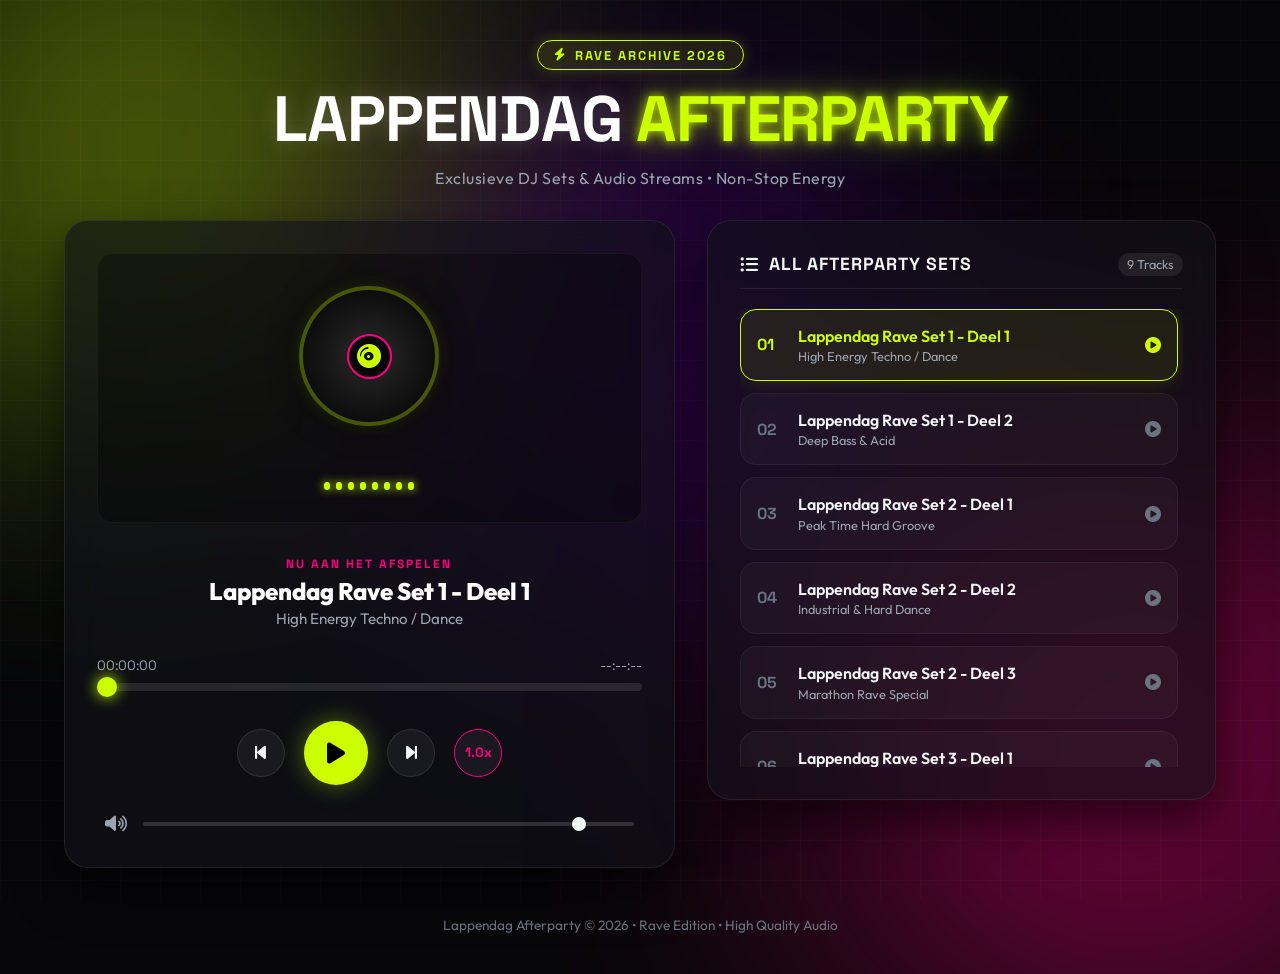
==== index.html @ 5473cb8d "Add Lappendag Afterparty rave player. Initial frontend with track list, neon UI, and audio playback " ====
<!DOCTYPE html>
<html lang="nl">
<head>
  <meta charset="UTF-8">
  <meta name="viewport" content="width=device-width, initial-scale=1.0">
  <title>LAPPENDAG AFTERPARTY // RAVE EDITION</title>
  <!-- Google Fonts -->
  <link rel="preconnect" href="https://fonts.googleapis.com">
  <link rel="preconnect" href="https://fonts.gstatic.com" crossorigin>
  <link href="https://fonts.googleapis.com/css2?family=Outfit:wght@300;400;600;800;900&family=Space+Grotesk:wght@400;600;700&display=swap" rel="stylesheet">
  <!-- FontAwesome icons -->
  <link rel="stylesheet" href="https://cdnjs.cloudflare.com/ajax/libs/font-awesome/6.5.1/css/all.min.css">
  <link rel="stylesheet" href="styles.css">
</head>
<body>
  <!-- Ambient background glow effects -->
  <div class="ambient-glow glow-1"></div>
  <div class="ambient-glow glow-2"></div>
  <div class="ambient-glow glow-3"></div>
  <div class="grid-overlay"></div>

  <div class="app-container">
    <!-- Header -->
    <header class="header">
      <div class="badge"><i class="fa-solid fa-bolt"></i> RAVE ARCHIVE 2026</div>
      <h1 class="title">LAPPENDAG <span class="neon-text">AFTERPARTY</span></h1>
      <p class="subtitle">Exclusieve DJ Sets & Audio Streams • Non-Stop Energy</p>
    </header>

    <!-- Main Content Grid -->
    <main class="main-layout">
      <!-- Player Section -->
      <section class="player-card glass-panel">
        <div class="visualizer-wrapper">
          <div class="disc-container">
            <div class="disc" id="disc">
              <div class="disc-inner">
                <i class="fa-solid fa-compact-disc disc-icon"></i>
              </div>
            </div>
          </div>
          <!-- Equalizer animation -->
          <div class="eq-bars" id="eqBars">
            <div class="bar"></div>
            <div class="bar"></div>
            <div class="bar"></div>
            <div class="bar"></div>
            <div class="bar"></div>
            <div class="bar"></div>
            <div class="bar"></div>
            <div class="bar"></div>
          </div>
        </div>

        <div class="track-info">
          <span class="now-playing-tag">NU AAN HET AFSPELEN</span>
          <h2 class="current-title" id="currentTitle">Selecteer een set...</h2>
          <p class="current-artist" id="currentArtist">Lappendag Sound System</p>
        </div>

        <!-- Custom Scrubber Slider -->
        <div class="scrubber-container">
          <div class="time-display">
            <span id="currentTime">00:00:00</span>
            <span id="duration">00:00:00</span>
          </div>
          <div class="slider-wrapper">
            <input type="range" id="progressBar" min="0" max="100" value="0" step="0.1" aria-label="Audio scrubber slider">
            <div class="progress-fill" id="progressFill"></div>
          </div>
        </div>

        <!-- Player Controls -->
        <div class="player-controls">
          <button class="control-btn secondary" id="prevBtn" title="Vorig nummer">
            <i class="fa-solid fa-backward-step"></i>
          </button>
          
          <button class="control-btn primary play-btn" id="playBtn" title="Afspelen / Pauzeren">
            <i class="fa-solid fa-play" id="playIcon"></i>
          </button>

          <button class="control-btn secondary" id="nextBtn" title="Volgend nummer">
            <i class="fa-solid fa-forward-step"></i>
          </button>

          <button class="control-btn speed-btn" id="speedBtn" title="Afspeelsnelheid">
            <span id="speedLabel">1.0x</span>
          </button>
        </div>

        <!-- Volume & Extras -->
        <div class="volume-container">
          <button class="vol-btn" id="muteBtn" title="Dempen">
            <i class="fa-solid fa-volume-high" id="volIcon"></i>
          </button>
          <input type="range" id="volumeSlider" min="0" max="1" step="0.01" value="0.9" aria-label="Volume slider">
        </div>
      </section>

      <!-- Playlist Section -->
      <section class="playlist-card glass-panel">
        <div class="playlist-header">
          <h3><i class="fa-solid fa-list-ul"></i> ALL AFTERPARTY SETS</h3>
          <span class="track-count" id="trackCount">7 Tracks</span>
        </div>

        <div class="playlist-scroll" id="playlist">
          <!-- Playlist items injected via JS -->
        </div>
      </section>
    </main>

    <!-- Footer -->
    <footer class="footer">
      <p>Lappendag Afterparty &copy; 2026 • Rave Edition • High Quality Audio</p>
    </footer>
  </div>

  <!-- Audio Element -->
  <audio id="audioPlayer" preload="metadata"></audio>

  <script src="app.js"></script>
</body>
</html>
---- styles.css ----
/* Modern Rave Design System */
:root {
  --bg-color: #07070a;
  --panel-bg: rgba(18, 18, 26, 0.65);
  --panel-border: rgba(255, 255, 255, 0.08);
  --panel-border-glow: rgba(204, 255, 0, 0.3);
  
  --neon-lime: #ccff00;
  --neon-pink: #ff007f;
  --neon-cyan: #00f0ff;
  --neon-purple: #9d00ff;
  
  --text-main: #f3f4f6;
  --text-muted: #9ca3af;
  --text-dim: #6b7280;

  --font-primary: 'Outfit', sans-serif;
  --font-display: 'Space Grotesk', sans-serif;
  
  --radius-lg: 24px;
  --radius-md: 16px;
  --radius-sm: 10px;
  --transition: all 0.3s cubic-bezier(0.4, 0, 0.2, 1);
}

* {
  margin: 0;
  padding: 0;
  box-sizing: border-box;
}

body {
  background-color: var(--bg-color);
  color: var(--text-main);
  font-family: var(--font-primary);
  min-height: 100vh;
  overflow-x: hidden;
  position: relative;
  display: flex;
  justify-content: center;
  align-items: center;
}

/* Background Ambient Lighting */
.ambient-glow {
  position: fixed;
  border-radius: 50%;
  filter: blur(140px);
  pointer-events: none;
  z-index: 0;
  opacity: 0.45;
  animation: pulseGlow 10s infinite alternate ease-in-out;
}

.glow-1 {
  width: 500px;
  height: 500px;
  background: var(--neon-lime);
  top: -100px;
  left: -100px;
}

.glow-2 {
  width: 600px;
  height: 600px;
  background: var(--neon-pink);
  bottom: -150px;
  right: -150px;
  animation-delay: -3s;
}

.glow-3 {
  width: 400px;
  height: 400px;
  background: var(--neon-purple);
  top: 40%;
  left: 50%;
  transform: translate(-50%, -50%);
  animation-delay: -6s;
}

.grid-overlay {
  position: fixed;
  inset: 0;
  background-image: 
    linear-gradient(to right, rgba(255, 255, 255, 0.02) 1px, transparent 1px),
    linear-gradient(to bottom, rgba(255, 255, 255, 0.02) 1px, transparent 1px);
  background-size: 40px 40px;
  pointer-events: none;
  z-index: 0;
}

@keyframes pulseGlow {
  0% { transform: scale(0.9) translate(0, 0); opacity: 0.35; }
  50% { transform: scale(1.15) translate(20px, -20px); opacity: 0.55; }
  100% { transform: scale(1) translate(-20px, 20px); opacity: 0.4; }
}

/* Container */
.app-container {
  width: 100%;
  max-width: 1200px;
  padding: 2.5rem 1.5rem;
  z-index: 1;
  position: relative;
  display: flex;
  flex-direction: column;
  gap: 2rem;
}

/* Header */
.header {
  text-align: center;
  display: flex;
  flex-direction: column;
  align-items: center;
  gap: 0.5rem;
}

.badge {
  display: inline-flex;
  align-items: center;
  gap: 0.5rem;
  padding: 0.35rem 1rem;
  border-radius: 50px;
  background: rgba(204, 255, 0, 0.1);
  border: 1px solid var(--neon-lime);
  color: var(--neon-lime);
  font-family: var(--font-display);
  font-size: 0.8rem;
  font-weight: 700;
  letter-spacing: 2px;
  text-transform: uppercase;
  box-shadow: 0 0 15px rgba(204, 255, 0, 0.2);
}

.title {
  font-family: var(--font-display);
  font-size: clamp(2.2rem, 5vw, 4rem);
  font-weight: 900;
  letter-spacing: -1px;
  text-transform: uppercase;
  color: #fff;
  text-shadow: 0 0 20px rgba(255, 255, 255, 0.2);
}

.neon-text {
  color: var(--neon-lime);
  text-shadow: 
    0 0 10px rgba(204, 255, 0, 0.8),
    0 0 25px rgba(204, 255, 0, 0.5),
    0 0 50px rgba(204, 255, 0, 0.3);
}

.subtitle {
  color: var(--text-muted);
  font-size: 1rem;
  letter-spacing: 0.5px;
}

/* Layout */
.main-layout {
  display: grid;
  grid-template-columns: 1fr;
  gap: 2rem;
}

@media (min-width: 900px) {
  .main-layout {
    grid-template-columns: 1.2fr 1fr;
  }
}

/* Glassmorphism Panel */
.glass-panel {
  background: var(--panel-bg);
  backdrop-filter: blur(20px);
  -webkit-backdrop-filter: blur(20px);
  border: 1px solid var(--panel-border);
  border-radius: var(--radius-lg);
  padding: 2rem;
  box-shadow: 0 20px 50px rgba(0, 0, 0, 0.6);
  transition: var(--transition);
}

.glass-panel:hover {
  border-color: rgba(255, 255, 255, 0.15);
}

/* Audio Player Card */
.player-card {
  display: flex;
  flex-direction: column;
  gap: 1.8rem;
}

.visualizer-wrapper {
  position: relative;
  display: flex;
  flex-direction: column;
  align-items: center;
  justify-content: center;
  padding: 2rem 0;
  background: rgba(0, 0, 0, 0.3);
  border-radius: var(--radius-md);
  border: 1px solid rgba(255, 255, 255, 0.04);
  overflow: hidden;
}

/* Disc animation */
.disc-container {
  width: 140px;
  height: 140px;
  position: relative;
  margin-bottom: 1.5rem;
}

.disc {
  width: 100%;
  height: 100%;
  border-radius: 50%;
  background: radial-gradient(circle, #222 20%, #111 60%, #000 100%);
  border: 4px solid rgba(204, 255, 0, 0.3);
  display: flex;
  align-items: center;
  justify-content: center;
  box-shadow: 0 0 30px rgba(0, 0, 0, 0.8), 0 0 15px rgba(204, 255, 0, 0.2);
  transition: transform 0.5s ease;
}

.disc.spinning {
  animation: spinDisc 4s linear infinite;
  border-color: var(--neon-lime);
  box-shadow: 0 0 35px rgba(204, 255, 0, 0.5);
}

@keyframes spinDisc {
  0% { transform: rotate(0deg); }
  100% { transform: rotate(360deg); }
}

.disc-inner {
  width: 45px;
  height: 45px;
  border-radius: 50%;
  background: var(--bg-color);
  border: 2px solid var(--neon-pink);
  display: flex;
  align-items: center;
  justify-content: center;
}

.disc-icon {
  font-size: 1.5rem;
  color: var(--neon-lime);
}

/* Equalizer Bars */
.eq-bars {
  display: flex;
  align-items: flex-end;
  gap: 6px;
  height: 40px;
}

.eq-bars .bar {
  width: 6px;
  height: 8px;
  background: var(--neon-lime);
  border-radius: 3px;
  transition: height 0.15s ease;
  box-shadow: 0 0 10px var(--neon-lime);
}

.eq-bars.playing .bar {
  animation: bounceEq 0.6s ease infinite alternate;
}

.eq-bars.playing .bar:nth-child(1) { animation-delay: 0.1s; background: var(--neon-lime); }
.eq-bars.playing .bar:nth-child(2) { animation-delay: 0.3s; background: var(--neon-cyan); }
.eq-bars.playing .bar:nth-child(3) { animation-delay: 0.5s; background: var(--neon-pink); }
.eq-bars.playing .bar:nth-child(4) { animation-delay: 0.2s; background: var(--neon-lime); }
.eq-bars.playing .bar:nth-child(5) { animation-delay: 0.4s; background: var(--neon-cyan); }
.eq-bars.playing .bar:nth-child(6) { animation-delay: 0.6s; background: var(--neon-pink); }
.eq-bars.playing .bar:nth-child(7) { animation-delay: 0.15s; background: var(--neon-lime); }
.eq-bars.playing .bar:nth-child(8) { animation-delay: 0.35s; background: var(--neon-cyan); }

@keyframes bounceEq {
  0% { height: 6px; }
  100% { height: 38px; }
}

/* Track Info */
.track-info {
  text-align: center;
}

.now-playing-tag {
  font-size: 0.75rem;
  letter-spacing: 2px;
  color: var(--neon-pink);
  font-weight: 700;
  font-family: var(--font-display);
}

.current-title {
  font-size: 1.5rem;
  font-weight: 800;
  margin-top: 0.25rem;
  color: #fff;
}

.current-artist {
  color: var(--text-muted);
  font-size: 0.95rem;
  margin-top: 0.2rem;
}

/* Scrubber / Slider */
.scrubber-container {
  display: flex;
  flex-direction: column;
  gap: 0.5rem;
}

.time-display {
  display: flex;
  justify-content: space-between;
  font-family: var(--font-display);
  font-size: 0.85rem;
  color: var(--text-muted);
}

.slider-wrapper {
  position: relative;
  width: 100%;
  height: 10px;
  display: flex;
  align-items: center;
}

input[type="range"]#progressBar {
  -webkit-appearance: none;
  appearance: none;
  width: 100%;
  height: 8px;
  background: rgba(255, 255, 255, 0.1);
  border-radius: 10px;
  outline: none;
  cursor: pointer;
  z-index: 2;
  position: relative;
}

input[type="range"]#progressBar::-webkit-slider-thumb {
  -webkit-appearance: none;
  appearance: none;
  width: 20px;
  height: 20px;
  border-radius: 50%;
  background: var(--neon-lime);
  box-shadow: 0 0 15px var(--neon-lime);
  cursor: pointer;
  transition: transform 0.1s ease, box-shadow 0.2s ease;
}

input[type="range"]#progressBar::-webkit-slider-thumb:hover {
  transform: scale(1.3);
  box-shadow: 0 0 25px var(--neon-lime);
}

.progress-fill {
  position: absolute;
  top: 1px;
  left: 0;
  height: 8px;
  background: linear-gradient(90deg, var(--neon-cyan), var(--neon-lime));
  border-radius: 10px;
  pointer-events: none;
  z-index: 1;
  width: 0%;
  box-shadow: 0 0 10px var(--neon-lime);
}

/* Controls */
.player-controls {
  display: flex;
  align-items: center;
  justify-content: center;
  gap: 1.2rem;
}

.control-btn {
  background: rgba(255, 255, 255, 0.05);
  border: 1px solid rgba(255, 255, 255, 0.1);
  color: var(--text-main);
  border-radius: 50%;
  cursor: pointer;
  display: flex;
  align-items: center;
  justify-content: center;
  transition: var(--transition);
}

.control-btn.secondary {
  width: 48px;
  height: 48px;
  font-size: 1.1rem;
}

.control-btn.secondary:hover {
  background: rgba(255, 255, 255, 0.15);
  color: var(--neon-lime);
  border-color: var(--neon-lime);
  transform: translateY(-2px);
}

.control-btn.primary {
  width: 64px;
  height: 64px;
  font-size: 1.5rem;
  background: var(--neon-lime);
  color: #000;
  border: none;
  box-shadow: 0 0 25px rgba(204, 255, 0, 0.4);
}

.control-btn.primary:hover {
  transform: scale(1.08);
  box-shadow: 0 0 35px rgba(204, 255, 0, 0.7);
}

.speed-btn {
  width: 48px;
  height: 48px;
  border-radius: 50%;
  font-family: var(--font-display);
  font-weight: 700;
  font-size: 0.85rem;
  color: var(--neon-pink);
  border: 1px solid var(--neon-pink);
}

.speed-btn:hover {
  background: rgba(255, 0, 127, 0.15);
  box-shadow: 0 0 15px rgba(255, 0, 127, 0.4);
}

/* Volume Control */
.volume-container {
  display: flex;
  align-items: center;
  gap: 1rem;
  padding: 0 0.5rem;
}

.vol-btn {
  background: none;
  border: none;
  color: var(--text-muted);
  font-size: 1.1rem;
  cursor: pointer;
  transition: var(--transition);
}

.vol-btn:hover {
  color: var(--neon-lime);
}

input[type="range"]#volumeSlider {
  -webkit-appearance: none;
  appearance: none;
  flex: 1;
  height: 4px;
  background: rgba(255, 255, 255, 0.15);
  border-radius: 5px;
  outline: none;
  cursor: pointer;
}

input[type="range"]#volumeSlider::-webkit-slider-thumb {
  -webkit-appearance: none;
  appearance: none;
  width: 14px;
  height: 14px;
  border-radius: 50%;
  background: var(--text-main);
  cursor: pointer;
}

/* Playlist */
.playlist-card {
  display: flex;
  flex-direction: column;
  gap: 1.2rem;
  max-height: 580px;
}

.playlist-header {
  display: flex;
  justify-content: space-between;
  align-items: center;
  padding-bottom: 0.8rem;
  border-bottom: 1px solid rgba(255, 255, 255, 0.08);
}

.playlist-header h3 {
  font-family: var(--font-display);
  font-size: 1.1rem;
  letter-spacing: 1px;
  display: flex;
  align-items: center;
  gap: 0.6rem;
  color: var(--text-main);
}

.track-count {
  font-size: 0.8rem;
  background: rgba(255, 255, 255, 0.08);
  padding: 0.2rem 0.6rem;
  border-radius: 20px;
  color: var(--text-muted);
}

.playlist-scroll {
  display: flex;
  flex-direction: column;
  gap: 0.75rem;
  overflow-y: auto;
  padding-right: 0.3rem;
}

.playlist-scroll::-webkit-scrollbar {
  width: 5px;
}

.playlist-scroll::-webkit-scrollbar-thumb {
  background: rgba(255, 255, 255, 0.15);
  border-radius: 10px;
}

.track-item {
  display: flex;
  align-items: center;
  gap: 1rem;
  padding: 1rem;
  background: rgba(255, 255, 255, 0.03);
  border: 1px solid rgba(255, 255, 255, 0.05);
  border-radius: var(--radius-md);
  cursor: pointer;
  transition: var(--transition);
}

.track-item:hover {
  background: rgba(255, 255, 255, 0.08);
  border-color: rgba(204, 255, 0, 0.3);
  transform: translateX(5px);
}

.track-item.active {
  background: rgba(204, 255, 0, 0.08);
  border-color: var(--neon-lime);
  box-shadow: 0 0 20px rgba(204, 255, 0, 0.15);
}

.track-num {
  font-family: var(--font-display);
  font-weight: 700;
  color: var(--text-dim);
  width: 25px;
}

.track-item.active .track-num {
  color: var(--neon-lime);
}

.track-details {
  flex: 1;
}

.track-name {
  font-weight: 600;
  font-size: 1rem;
  color: var(--text-main);
}

.track-item.active .track-name {
  color: var(--neon-lime);
}

.track-sub {
  font-size: 0.8rem;
  color: var(--text-muted);
  margin-top: 0.15rem;
}

.track-play-icon {
  font-size: 1rem;
  color: var(--text-dim);
  transition: var(--transition);
}

.track-item:hover .track-play-icon,
.track-item.active .track-play-icon {
  color: var(--neon-lime);
}

/* Footer */
.footer {
  text-align: center;
  color: var(--text-dim);
  font-size: 0.85rem;
  margin-top: 1rem;
}
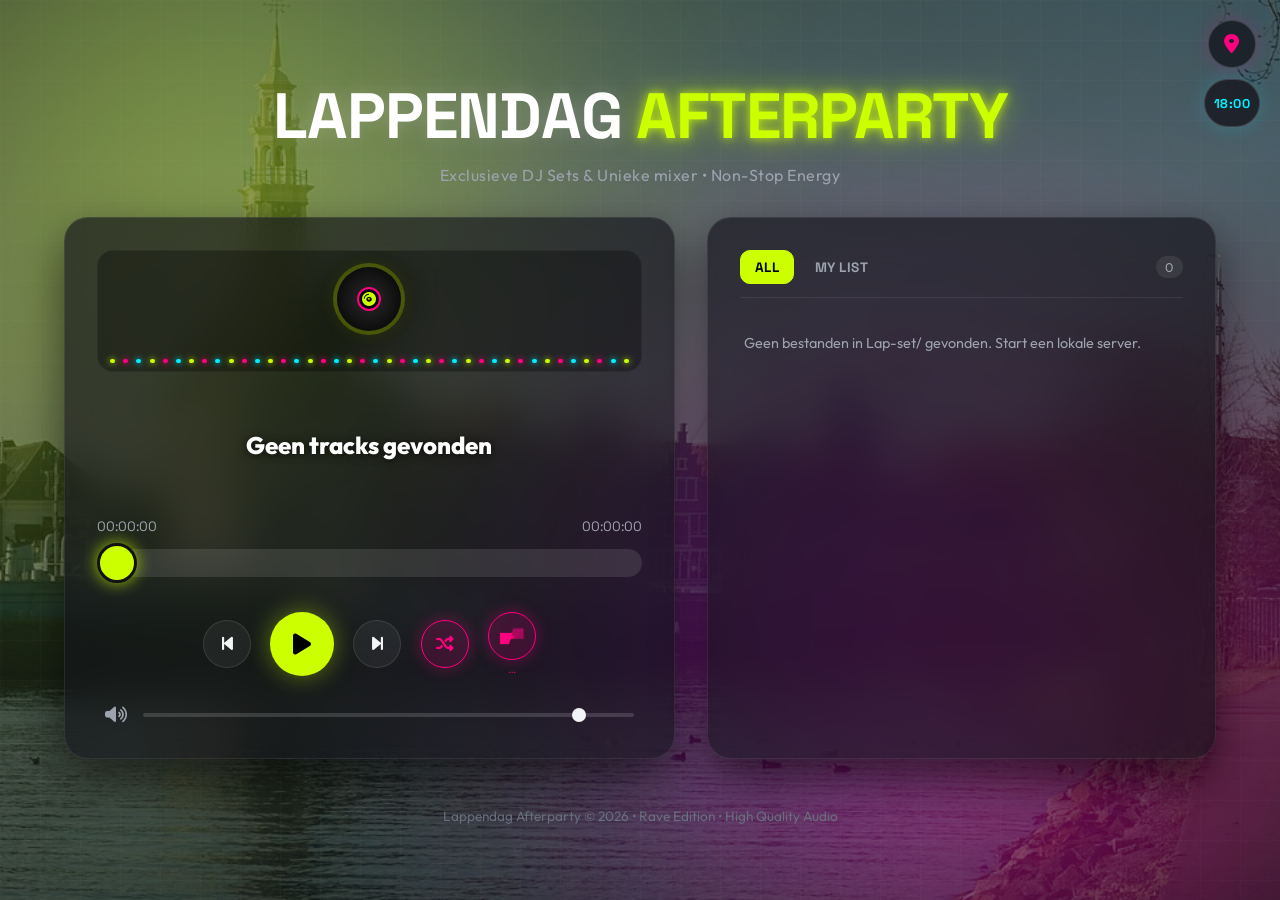
==== commit 086905da: "Add Mix crossfade, cover art, and Lap_ track discovery. Improve the afterparty player with dual-deck" ====
--- a/index.html
+++ b/index.html
@@ -13,18 +13,40 @@
   <link rel="stylesheet" href="styles.css">
 </head>
 <body>
-  <!-- Ambient background glow effects -->
+  <div class="bg-photo" aria-hidden="true"></div>
+  <div class="bg-dim" aria-hidden="true"></div>
+  <!-- Ambient color wash over Haven.jpg -->
   <div class="ambient-glow glow-1"></div>
   <div class="ambient-glow glow-2"></div>
   <div class="ambient-glow glow-3"></div>
+  <div class="color-wash" aria-hidden="true"></div>
   <div class="grid-overlay"></div>
+
+  <div class="corner-stack">
+    <button type="button" class="location-btn" id="locationBtn" title="Locatie" aria-label="Toon locatie" aria-haspopup="dialog" aria-expanded="false">
+      <i class="fa-solid fa-location-dot"></i>
+    </button>
+    <div class="time-badge" title="18:00" aria-label="18:00">18:00</div>
+  </div>
+
+  <div class="location-modal" id="locationModal" hidden>
+    <div class="location-backdrop" id="locationBackdrop"></div>
+    <div class="location-dialog" role="dialog" aria-modal="true" aria-labelledby="locationTitle">
+      <div class="location-dialog-header">
+        <h2 id="locationTitle">Locatie</h2>
+        <button type="button" class="location-close" id="locationClose" aria-label="Sluiten">
+          <i class="fa-solid fa-xmark"></i>
+        </button>
+      </div>
+      <img class="location-map" src="locatie.png" alt="Kaart: Uit het water en uit je bol, Buitenhaven Hoorn">
+    </div>
+  </div>
 
   <div class="app-container">
     <!-- Header -->
     <header class="header">
-      <div class="badge"><i class="fa-solid fa-bolt"></i> RAVE ARCHIVE 2026</div>
       <h1 class="title">LAPPENDAG <span class="neon-text">AFTERPARTY</span></h1>
-      <p class="subtitle">Exclusieve DJ Sets & Audio Streams • Non-Stop Energy</p>
+      <p class="subtitle">Exclusieve DJ Sets & Unieke mixer • Non-Stop Energy</p>
     </header>
 
     <!-- Main Content Grid -->
@@ -41,21 +63,25 @@
           </div>
           <!-- Equalizer animation -->
           <div class="eq-bars" id="eqBars">
-            <div class="bar"></div>
-            <div class="bar"></div>
-            <div class="bar"></div>
-            <div class="bar"></div>
-            <div class="bar"></div>
-            <div class="bar"></div>
-            <div class="bar"></div>
-            <div class="bar"></div>
+            <div class="bar"></div><div class="bar"></div><div class="bar"></div><div class="bar"></div>
+            <div class="bar"></div><div class="bar"></div><div class="bar"></div><div class="bar"></div>
+            <div class="bar"></div><div class="bar"></div><div class="bar"></div><div class="bar"></div>
+            <div class="bar"></div><div class="bar"></div><div class="bar"></div><div class="bar"></div>
+            <div class="bar"></div><div class="bar"></div><div class="bar"></div><div class="bar"></div>
+            <div class="bar"></div><div class="bar"></div><div class="bar"></div><div class="bar"></div>
+            <div class="bar"></div><div class="bar"></div><div class="bar"></div><div class="bar"></div>
+            <div class="bar"></div><div class="bar"></div><div class="bar"></div><div class="bar"></div>
+            <div class="bar"></div><div class="bar"></div><div class="bar"></div><div class="bar"></div>
+            <div class="bar"></div><div class="bar"></div><div class="bar"></div><div class="bar"></div>
           </div>
         </div>
 
         <div class="track-info">
-          <span class="now-playing-tag">NU AAN HET AFSPELEN</span>
-          <h2 class="current-title" id="currentTitle">Selecteer een set...</h2>
-          <p class="current-artist" id="currentArtist">Lappendag Sound System</p>
+          <div class="now-playing-art" id="nowPlayingArt" aria-hidden="true"></div>
+          <div class="track-info-text">
+            <h2 class="current-title" id="currentTitle">Laden...</h2>
+            <p class="next-title" id="nextTitle" hidden></p>
+          </div>
         </div>
 
         <!-- Custom Scrubber Slider -->
@@ -64,9 +90,16 @@
             <span id="currentTime">00:00:00</span>
             <span id="duration">00:00:00</span>
           </div>
-          <div class="slider-wrapper">
+          <div class="slider-wrapper" id="sliderWrapper">
+            <div class="progress-stack">
+              <div class="progress-lane outgoing" id="outgoingLane">
+                <div class="progress-fill" id="progressFill"></div>
+              </div>
+              <div class="progress-lane incoming" id="incomingLane" hidden>
+                <div class="progress-fill incoming-fill" id="progressFillIncoming"></div>
+              </div>
+            </div>
             <input type="range" id="progressBar" min="0" max="100" value="0" step="0.1" aria-label="Audio scrubber slider">
-            <div class="progress-fill" id="progressFill"></div>
           </div>
         </div>
 
@@ -84,9 +117,31 @@
             <i class="fa-solid fa-forward-step"></i>
           </button>
 
-          <button class="control-btn speed-btn" id="speedBtn" title="Afspeelsnelheid">
-            <span id="speedLabel">1.0x</span>
+          <button class="control-btn secondary active" id="randomBtn" title="Shuffle" aria-pressed="true">
+            <i class="fa-solid fa-shuffle"></i>
           </button>
+
+          <div class="mix-control">
+            <button class="control-btn secondary active" id="mixBtn" title="Mix" aria-pressed="true" aria-label="Mix">
+              <svg class="mix-icon" viewBox="0 0 36 26" aria-hidden="true" focusable="false">
+                <!-- Soft offset edges -->
+                <polygon points="0.6,7.7 19.2,7.7 14,24.8 0.6,24.8" fill="none" stroke="currentColor" stroke-opacity="0.28" stroke-width="0.7"/>
+                <polygon points="19.2,1.2 34.8,1.2 34.8,16.8 14.4,16.8" fill="none" stroke="currentColor" stroke-opacity="0.22" stroke-width="0.7"/>
+                <!-- Left block -->
+                <polygon class="mix-icon-left" points="1.5,8.5 19,8.5 14,24 1.5,24" fill="currentColor"/>
+                <!-- Right block (overlap) -->
+                <polygon class="mix-icon-right" points="20,2 34.5,2 34.5,16.5 15.5,16.5" fill="currentColor" fill-opacity="0.4"/>
+                <!-- Hash marks in overlap -->
+                <g class="mix-icon-hash" stroke="currentColor" stroke-width="1.15" stroke-linecap="butt">
+                  <line x1="16.4" y1="12.6" x2="14.7" y2="17.8"/>
+                  <line x1="18.2" y1="12.2" x2="16.5" y2="17.4"/>
+                  <line x1="20" y1="11.8" x2="18.3" y2="17"/>
+                  <line x1="21.8" y1="11.4" x2="20.1" y2="16.6"/>
+                </g>
+              </svg>
+            </button>
+            <span class="mix-sec-label" id="mixDurationValue">…</span>
+          </div>
         </div>
 
         <!-- Volume & Extras -->
@@ -101,8 +156,11 @@
       <!-- Playlist Section -->
       <section class="playlist-card glass-panel">
         <div class="playlist-header">
-          <h3><i class="fa-solid fa-list-ul"></i> ALL AFTERPARTY SETS</h3>
-          <span class="track-count" id="trackCount">7 Tracks</span>
+          <div class="playlist-tabs" role="tablist">
+            <button type="button" class="playlist-tab active" id="tabAll" role="tab" aria-selected="true">All</button>
+            <button type="button" class="playlist-tab" id="tabMyList" role="tab" aria-selected="false">My list</button>
+          </div>
+          <span class="track-count" id="trackCount">0</span>
         </div>
 
         <div class="playlist-scroll" id="playlist">
@@ -117,8 +175,9 @@
     </footer>
   </div>
 
-  <!-- Audio Element -->
-  <audio id="audioPlayer" preload="metadata"></audio>
+  <!-- Dual audio decks for Mix crossfade -->
+  <audio id="audioPlayer" preload="auto"></audio>
+  <audio id="audioPlayerB" preload="auto"></audio>
 
   <script src="app.js"></script>
 </body>
--- a/styles.css
+++ b/styles.css
@@ -41,42 +41,89 @@
   align-items: center;
 }
 
-/* Background Ambient Lighting */
+/* Photo background */
+.bg-photo {
+  position: fixed;
+  inset: 0;
+  z-index: 0;
+  background: var(--bg-color) center / cover no-repeat url('Haven.jpg');
+  transform: scale(1.04);
+}
+
+.bg-dim {
+  position: fixed;
+  inset: 0;
+  z-index: 0;
+  pointer-events: none;
+  background: linear-gradient(
+    160deg,
+    rgba(7, 7, 10, 0.72) 0%,
+    rgba(7, 7, 10, 0.55) 45%,
+    rgba(7, 7, 10, 0.78) 100%
+  );
+}
+
+/* Ambient color wash over the photo */
 .ambient-glow {
   position: fixed;
   border-radius: 50%;
   filter: blur(140px);
   pointer-events: none;
   z-index: 0;
-  opacity: 0.45;
-  animation: pulseGlow 10s infinite alternate ease-in-out;
+  opacity: 0.4;
+  mix-blend-mode: screen;
+  will-change: transform, opacity;
 }
 
 .glow-1 {
-  width: 500px;
-  height: 500px;
+  width: 55vw;
+  height: 55vw;
+  max-width: 640px;
+  max-height: 640px;
   background: var(--neon-lime);
-  top: -100px;
-  left: -100px;
+  top: -12%;
+  left: -8%;
+  animation: driftGlowA 28s ease-in-out infinite alternate;
 }
 
 .glow-2 {
-  width: 600px;
-  height: 600px;
+  width: 60vw;
+  height: 60vw;
+  max-width: 720px;
+  max-height: 720px;
   background: var(--neon-pink);
-  bottom: -150px;
-  right: -150px;
-  animation-delay: -3s;
+  bottom: -18%;
+  right: -10%;
+  animation: driftGlowB 36s ease-in-out infinite alternate;
 }
 
 .glow-3 {
-  width: 400px;
-  height: 400px;
+  width: 45vw;
+  height: 45vw;
+  max-width: 520px;
+  max-height: 520px;
   background: var(--neon-purple);
-  top: 40%;
-  left: 50%;
-  transform: translate(-50%, -50%);
-  animation-delay: -6s;
+  top: 35%;
+  left: 42%;
+  animation: driftGlowC 42s ease-in-out infinite alternate;
+}
+
+.color-wash {
+  position: fixed;
+  inset: 0;
+  z-index: 0;
+  pointer-events: none;
+  mix-blend-mode: soft-light;
+  opacity: 0.55;
+  background: linear-gradient(
+    125deg,
+    rgba(204, 255, 0, 0.35),
+    rgba(0, 240, 255, 0.2),
+    rgba(255, 0, 127, 0.35),
+    rgba(157, 0, 255, 0.3)
+  );
+  background-size: 300% 300%;
+  animation: washShift 48s ease-in-out infinite;
 }
 
 .grid-overlay {
@@ -90,10 +137,28 @@
   z-index: 0;
 }
 
-@keyframes pulseGlow {
-  0% { transform: scale(0.9) translate(0, 0); opacity: 0.35; }
-  50% { transform: scale(1.15) translate(20px, -20px); opacity: 0.55; }
-  100% { transform: scale(1) translate(-20px, 20px); opacity: 0.4; }
+@keyframes driftGlowA {
+  0%   { transform: translate(0, 0) scale(0.95); opacity: 0.28; }
+  50%  { transform: translate(12vw, 8vh) scale(1.15); opacity: 0.48; }
+  100% { transform: translate(4vw, 18vh) scale(1.05); opacity: 0.34; }
+}
+
+@keyframes driftGlowB {
+  0%   { transform: translate(0, 0) scale(1.05); opacity: 0.32; }
+  50%  { transform: translate(-10vw, -12vh) scale(0.9); opacity: 0.5; }
+  100% { transform: translate(-16vw, -4vh) scale(1.12); opacity: 0.36; }
+}
+
+@keyframes driftGlowC {
+  0%   { transform: translate(-50%, -50%) scale(1); opacity: 0.26; }
+  50%  { transform: translate(-30%, -60%) scale(1.2); opacity: 0.45; }
+  100% { transform: translate(-70%, -40%) scale(0.92); opacity: 0.3; }
+}
+
+@keyframes washShift {
+  0%   { background-position: 0% 40%; }
+  50%  { background-position: 100% 60%; }
+  100% { background-position: 0% 40%; }
 }
 
 /* Container */
@@ -200,7 +265,7 @@
   flex-direction: column;
   align-items: center;
   justify-content: center;
-  padding: 2rem 0;
+  padding: 0.75rem 0 0.55rem;
   background: rgba(0, 0, 0, 0.3);
   border-radius: var(--radius-md);
   border: 1px solid rgba(255, 255, 255, 0.04);
@@ -209,10 +274,10 @@
 
 /* Disc animation */
 .disc-container {
-  width: 140px;
-  height: 140px;
+  width: 72px;
+  height: 72px;
   position: relative;
-  margin-bottom: 1.5rem;
+  margin-bottom: 0.45rem;
 }
 
 .disc {
@@ -240,8 +305,8 @@
 }
 
 .disc-inner {
-  width: 45px;
-  height: 45px;
+  width: 24px;
+  height: 24px;
   border-radius: 50%;
   background: var(--bg-color);
   border: 2px solid var(--neon-pink);
@@ -251,7 +316,7 @@
 }
 
 .disc-icon {
-  font-size: 1.5rem;
+  font-size: 0.85rem;
   color: var(--neon-lime);
 }
 
@@ -259,40 +324,98 @@
 .eq-bars {
   display: flex;
   align-items: flex-end;
-  gap: 6px;
-  height: 40px;
+  justify-content: space-between;
+  width: 100%;
+  max-width: 100%;
+  gap: 2px;
+  height: 20px;
+  padding: 0 0.75rem;
+  box-sizing: border-box;
 }
 
 .eq-bars .bar {
-  width: 6px;
-  height: 8px;
+  flex: 1 1 0;
+  min-width: 2px;
+  max-width: 5px;
+  height: 4px;
   background: var(--neon-lime);
-  border-radius: 3px;
+  border-radius: 2px;
   transition: height 0.15s ease;
-  box-shadow: 0 0 10px var(--neon-lime);
+  box-shadow: 0 0 6px var(--neon-lime);
 }
 
 .eq-bars.playing .bar {
-  animation: bounceEq 0.6s ease infinite alternate;
-}
-
-.eq-bars.playing .bar:nth-child(1) { animation-delay: 0.1s; background: var(--neon-lime); }
-.eq-bars.playing .bar:nth-child(2) { animation-delay: 0.3s; background: var(--neon-cyan); }
-.eq-bars.playing .bar:nth-child(3) { animation-delay: 0.5s; background: var(--neon-pink); }
-.eq-bars.playing .bar:nth-child(4) { animation-delay: 0.2s; background: var(--neon-lime); }
-.eq-bars.playing .bar:nth-child(5) { animation-delay: 0.4s; background: var(--neon-cyan); }
-.eq-bars.playing .bar:nth-child(6) { animation-delay: 0.6s; background: var(--neon-pink); }
-.eq-bars.playing .bar:nth-child(7) { animation-delay: 0.15s; background: var(--neon-lime); }
-.eq-bars.playing .bar:nth-child(8) { animation-delay: 0.35s; background: var(--neon-cyan); }
+  animation-name: bounceEq;
+  animation-timing-function: ease-in-out;
+  animation-iteration-count: infinite;
+  animation-direction: alternate;
+  animation-duration: var(--eq-duration, 0.55s);
+  animation-delay: var(--eq-delay, 0s);
+}
+
+.eq-bars .bar:nth-child(3n) { background: var(--neon-cyan); box-shadow: 0 0 6px var(--neon-cyan); }
+.eq-bars .bar:nth-child(3n+2) { background: var(--neon-pink); box-shadow: 0 0 6px var(--neon-pink); }
 
 @keyframes bounceEq {
-  0% { height: 6px; }
-  100% { height: 38px; }
+  0% { height: var(--eq-min, 3px); }
+  100% { height: var(--eq-peak, 18px); }
 }
 
 /* Track Info */
 .track-info {
+  position: relative;
   text-align: center;
+  display: flex;
+  flex-direction: column;
+  align-items: center;
+  justify-content: center;
+  gap: 0.15rem;
+  line-height: 1;
+  min-height: 5.5rem;
+  padding: 1.1rem 1rem;
+  border-radius: var(--radius-md);
+  overflow: hidden;
+  isolation: isolate;
+}
+
+.now-playing-art {
+  position: absolute;
+  inset: 0;
+  background-color: rgba(0, 0, 0, 0.25);
+  background-position: center;
+  background-size: cover;
+  background-repeat: no-repeat;
+  opacity: 0;
+  transform: scale(1.04);
+  transition: opacity 0.45s ease, transform 0.6s ease;
+  z-index: 0;
+}
+
+.now-playing-art.has-art {
+  opacity: 0.42;
+  transform: scale(1);
+}
+
+.now-playing-art::after {
+  content: '';
+  position: absolute;
+  inset: 0;
+  background: linear-gradient(
+    180deg,
+    rgba(8, 8, 12, 0.55) 0%,
+    rgba(8, 8, 12, 0.35) 45%,
+    rgba(8, 8, 12, 0.65) 100%
+  );
+}
+
+.track-info-text {
+  position: relative;
+  z-index: 1;
+  display: flex;
+  flex-direction: column;
+  align-items: center;
+  gap: 0.15rem;
+  max-width: 100%;
 }
 
 .now-playing-tag {
@@ -306,8 +429,25 @@
 .current-title {
   font-size: 1.5rem;
   font-weight: 800;
-  margin-top: 0.25rem;
+  margin: 0;
+  line-height: 1.1;
   color: #fff;
+  text-shadow: 0 1px 10px rgba(0, 0, 0, 0.75);
+}
+
+.next-title {
+  margin: 0;
+  padding: 0;
+  font-size: 0.72rem;
+  font-weight: 500;
+  letter-spacing: 0.01em;
+  line-height: 1;
+  color: rgba(243, 244, 246, 0.55);
+  text-shadow: 0 1px 8px rgba(0, 0, 0, 0.7);
+}
+
+.next-title[hidden] {
+  display: none;
 }
 
 .current-artist {
@@ -332,54 +472,145 @@
 }
 
 .slider-wrapper {
+  --scrub-track: 28px;
+  --scrub-thumb: 40px;
   position: relative;
   width: 100%;
-  height: 10px;
-  display: flex;
-  align-items: center;
+  height: var(--scrub-thumb);
+  display: flex;
+  align-items: center;
+}
+
+.progress-stack {
+  position: absolute;
+  left: 0;
+  right: 0;
+  top: 50%;
+  transform: translateY(-50%);
+  height: var(--scrub-track);
+  border-radius: 999px;
+  background: rgba(255, 255, 255, 0.1);
+  overflow: hidden;
+  pointer-events: none;
+  z-index: 1;
+}
+
+.progress-lane {
+  position: absolute;
+  inset: 0;
+  overflow: hidden;
+  border-radius: 999px;
+}
+
+.progress-lane.outgoing {
+  z-index: 1;
+}
+
+.progress-lane.incoming {
+  z-index: 2;
+}
+
+.progress-lane.incoming[hidden] {
+  display: none;
+}
+
+.slider-wrapper.is-mixing .progress-stack {
+  box-shadow: inset 0 0 0 1px rgba(255, 255, 255, 0.06);
 }
 
 input[type="range"]#progressBar {
   -webkit-appearance: none;
   appearance: none;
   width: 100%;
-  height: 8px;
-  background: rgba(255, 255, 255, 0.1);
-  border-radius: 10px;
+  height: var(--scrub-track);
+  background: transparent;
+  border-radius: 999px;
   outline: none;
   cursor: pointer;
   z-index: 2;
   position: relative;
+  margin: 0;
+}
+
+input[type="range"]#progressBar::-webkit-slider-runnable-track {
+  height: var(--scrub-track);
+  background: transparent;
+  border-radius: 999px;
 }
 
 input[type="range"]#progressBar::-webkit-slider-thumb {
   -webkit-appearance: none;
   appearance: none;
-  width: 20px;
-  height: 20px;
+  width: var(--scrub-thumb);
+  height: var(--scrub-thumb);
+  margin-top: calc((var(--scrub-track) - var(--scrub-thumb)) / 2);
   border-radius: 50%;
   background: var(--neon-lime);
-  box-shadow: 0 0 15px var(--neon-lime);
-  cursor: pointer;
-  transition: transform 0.1s ease, box-shadow 0.2s ease;
+  border: 3px solid #111;
+  box-shadow: 0 0 16px rgba(204, 255, 0, 0.75);
+  cursor: grab;
+  transition: transform 0.12s ease, box-shadow 0.2s ease;
 }
 
 input[type="range"]#progressBar::-webkit-slider-thumb:hover {
-  transform: scale(1.3);
-  box-shadow: 0 0 25px var(--neon-lime);
+  transform: scale(1.08);
+  box-shadow: 0 0 22px rgba(204, 255, 0, 0.95);
+}
+
+input[type="range"]#progressBar::-moz-range-track {
+  height: var(--scrub-track);
+  background: transparent;
+  border: none;
+  border-radius: 999px;
+}
+
+input[type="range"]#progressBar::-moz-range-thumb {
+  width: var(--scrub-thumb);
+  height: var(--scrub-thumb);
+  border-radius: 50%;
+  background: var(--neon-lime);
+  border: 3px solid #111;
+  box-shadow: 0 0 16px rgba(204, 255, 0, 0.75);
+  cursor: grab;
 }
 
 .progress-fill {
   position: absolute;
-  top: 1px;
+  top: 0;
   left: 0;
-  height: 8px;
-  background: linear-gradient(90deg, var(--neon-cyan), var(--neon-lime));
-  border-radius: 10px;
+  height: 100%;
+  background: linear-gradient(
+    90deg,
+    var(--neon-cyan) 0%,
+    var(--neon-lime) 52%,
+    var(--neon-lime) 72%,
+    rgba(204, 255, 0, 0.35) 88%,
+    rgba(255, 255, 255, 0.08) 100%
+  );
+  border-radius: 999px;
   pointer-events: none;
-  z-index: 1;
   width: 0%;
-  box-shadow: 0 0 10px var(--neon-lime);
+  box-shadow: 0 0 10px rgba(204, 255, 0, 0.28);
+  opacity: 1;
+  will-change: width, opacity;
+}
+
+.progress-fill.incoming-fill {
+  background: linear-gradient(
+    90deg,
+    var(--neon-pink) 0%,
+    #ff7eb3 52%,
+    #ff7eb3 72%,
+    rgba(255, 126, 179, 0.35) 88%,
+    rgba(255, 255, 255, 0.08) 100%
+  );
+  box-shadow: 0 0 10px rgba(255, 0, 127, 0.28);
+  mix-blend-mode: screen;
+}
+
+.slider-wrapper.is-mixing .progress-fill,
+.slider-wrapper.is-mixing .progress-fill.incoming-fill {
+  transition: none;
 }
 
 /* Controls */
@@ -430,20 +661,47 @@
   box-shadow: 0 0 35px rgba(204, 255, 0, 0.7);
 }
 
-.speed-btn {
-  width: 48px;
-  height: 48px;
-  border-radius: 50%;
-  font-family: var(--font-display);
-  font-weight: 700;
-  font-size: 0.85rem;
+.control-btn.secondary.active {
   color: var(--neon-pink);
-  border: 1px solid var(--neon-pink);
-}
-
-.speed-btn:hover {
+  border-color: var(--neon-pink);
   background: rgba(255, 0, 127, 0.15);
-  box-shadow: 0 0 15px rgba(255, 0, 127, 0.4);
+  box-shadow: 0 0 15px rgba(255, 0, 127, 0.35);
+}
+
+.mix-control {
+  display: flex;
+  flex-direction: column;
+  align-items: center;
+  gap: 0.28rem;
+  min-width: 48px;
+}
+
+.mix-icon {
+  width: 1.45em;
+  height: 1.05em;
+  display: block;
+  overflow: visible;
+}
+
+.control-btn.secondary.active .mix-icon-right {
+  fill-opacity: 0.55;
+}
+
+.mix-sec-label {
+  font-size: 0.7rem;
+  font-variant-numeric: tabular-nums;
+  letter-spacing: 0.02em;
+  color: rgba(243, 244, 246, 0.45);
+  line-height: 1;
+  min-height: 0.85em;
+}
+
+.mix-control:has(#mixBtn:not(.active)) .mix-sec-label {
+  visibility: hidden;
+}
+
+.mix-control:has(#mixBtn.active) .mix-sec-label {
+  color: rgba(255, 0, 127, 0.85);
 }
 
 /* Volume Control */
@@ -500,18 +758,40 @@
   display: flex;
   justify-content: space-between;
   align-items: center;
+  gap: 1rem;
   padding-bottom: 0.8rem;
   border-bottom: 1px solid rgba(255, 255, 255, 0.08);
 }
 
-.playlist-header h3 {
+.playlist-tabs {
+  display: flex;
+  gap: 0.4rem;
+}
+
+.playlist-tab {
   font-family: var(--font-display);
-  font-size: 1.1rem;
-  letter-spacing: 1px;
-  display: flex;
-  align-items: center;
-  gap: 0.6rem;
+  font-size: 0.85rem;
+  font-weight: 700;
+  letter-spacing: 0.5px;
+  text-transform: uppercase;
+  color: var(--text-muted);
+  background: transparent;
+  border: 1px solid transparent;
+  border-radius: var(--radius-sm);
+  padding: 0.45rem 0.85rem;
+  cursor: pointer;
+  transition: var(--transition);
+}
+
+.playlist-tab:hover {
   color: var(--text-main);
+  background: rgba(255, 255, 255, 0.05);
+}
+
+.playlist-tab.active {
+  color: #000;
+  background: var(--neon-lime);
+  border-color: var(--neon-lime);
 }
 
 .track-count {
@@ -520,6 +800,14 @@
   padding: 0.2rem 0.6rem;
   border-radius: 20px;
   color: var(--text-muted);
+  flex-shrink: 0;
+}
+
+.playlist-empty {
+  color: var(--text-muted);
+  font-size: 0.9rem;
+  padding: 1rem 0.25rem;
+  line-height: 1.5;
 }
 
 .playlist-scroll {
@@ -551,16 +839,63 @@
   transition: var(--transition);
 }
 
+.track-item.draggable {
+  cursor: grab;
+}
+
+.track-item.draggable:active {
+  cursor: grabbing;
+}
+
+.track-item.dragging {
+  opacity: 0.45;
+  border-color: var(--neon-cyan);
+}
+
+.track-item.drag-over {
+  border-color: var(--neon-pink);
+  background: rgba(255, 0, 127, 0.1);
+  transform: translateY(2px);
+}
+
 .track-item:hover {
   background: rgba(255, 255, 255, 0.08);
   border-color: rgba(204, 255, 0, 0.3);
   transform: translateX(5px);
 }
 
+.track-item.drag-over:hover {
+  transform: translateY(2px);
+}
+
+.track-item.in-my-list {
+  background: rgba(46, 160, 90, 0.08);
+  border-color: rgba(46, 160, 90, 0.22);
+}
+
+.track-item.in-my-list .track-name {
+  color: #b7e0c4;
+}
+
+.track-item.in-my-list .track-num {
+  color: rgba(120, 180, 140, 0.7);
+}
+
+.track-item.in-my-list:hover {
+  background: rgba(46, 160, 90, 0.12);
+  border-color: rgba(46, 160, 90, 0.35);
+}
+
 .track-item.active {
   background: rgba(204, 255, 0, 0.08);
   border-color: var(--neon-lime);
   box-shadow: 0 0 20px rgba(204, 255, 0, 0.15);
+}
+
+.track-item.active.in-my-list {
+  background: rgba(46, 160, 90, 0.12);
+  border-color: rgba(80, 190, 120, 0.55);
+  box-shadow: 0 0 16px rgba(46, 160, 90, 0.12);
 }
 
 .track-num {
@@ -588,10 +923,36 @@
   color: var(--neon-lime);
 }
 
-.track-sub {
-  font-size: 0.8rem;
+.list-toggle-btn {
+  width: 34px;
+  height: 34px;
+  border-radius: 50%;
+  border: 1px solid rgba(255, 255, 255, 0.15);
+  background: rgba(255, 255, 255, 0.05);
   color: var(--text-muted);
-  margin-top: 0.15rem;
+  cursor: pointer;
+  display: flex;
+  align-items: center;
+  justify-content: center;
+  flex-shrink: 0;
+  transition: var(--transition);
+}
+
+.list-toggle-btn:hover {
+  color: var(--neon-lime);
+  border-color: var(--neon-lime);
+  background: rgba(204, 255, 0, 0.1);
+}
+
+.list-toggle-btn.in-list {
+  color: var(--neon-pink);
+  border-color: rgba(255, 0, 127, 0.5);
+}
+
+.list-toggle-btn.in-list:hover {
+  color: #fff;
+  border-color: var(--neon-pink);
+  background: rgba(255, 0, 127, 0.2);
 }
 
 .track-play-icon {
@@ -603,6 +964,154 @@
 .track-item:hover .track-play-icon,
 .track-item.active .track-play-icon {
   color: var(--neon-lime);
+}
+
+/* Corner stack: location + 6:00 clock */
+.corner-stack {
+  position: fixed;
+  top: 1.25rem;
+  right: 1.25rem;
+  z-index: 20;
+  display: flex;
+  flex-direction: column;
+  align-items: center;
+  gap: 0.7rem;
+}
+
+.location-btn {
+  width: 48px;
+  height: 48px;
+  border-radius: 50%;
+  border: 1px solid rgba(255, 255, 255, 0.15);
+  background: rgba(18, 18, 26, 0.75);
+  backdrop-filter: blur(12px);
+  color: var(--neon-pink);
+  font-size: 1.25rem;
+  cursor: pointer;
+  display: flex;
+  align-items: center;
+  justify-content: center;
+  transition: var(--transition);
+  box-shadow: 0 0 20px rgba(255, 0, 127, 0.2);
+}
+
+.time-badge {
+  min-width: 48px;
+  height: 48px;
+  padding: 0 0.55rem;
+  border-radius: 999px;
+  border: 1px solid rgba(255, 255, 255, 0.15);
+  background: rgba(18, 18, 26, 0.75);
+  backdrop-filter: blur(12px);
+  display: flex;
+  align-items: center;
+  justify-content: center;
+  font-family: var(--font-display);
+  font-size: 0.8rem;
+  font-weight: 700;
+  letter-spacing: 0.5px;
+  color: var(--neon-cyan);
+  box-shadow: 0 0 20px rgba(0, 240, 255, 0.18);
+}
+
+.location-btn:hover,
+.location-btn[aria-expanded="true"] {
+  color: #fff;
+  border-color: var(--neon-pink);
+  background: rgba(255, 0, 127, 0.25);
+  box-shadow: 0 0 28px rgba(255, 0, 127, 0.45);
+  transform: translateY(-2px);
+}
+
+.location-modal {
+  position: fixed;
+  inset: 0;
+  z-index: 40;
+  display: flex;
+  align-items: center;
+  justify-content: center;
+  padding: 1.25rem;
+}
+
+.location-modal[hidden] {
+  display: none;
+}
+
+.location-backdrop {
+  position: absolute;
+  inset: 0;
+  background: rgba(7, 7, 10, 0.72);
+  backdrop-filter: blur(6px);
+}
+
+.location-dialog {
+  position: relative;
+  z-index: 1;
+  width: min(920px, 100%);
+  max-height: min(90vh, 900px);
+  display: flex;
+  flex-direction: column;
+  gap: 0.85rem;
+  padding: 1rem 1rem 1.1rem;
+  border-radius: var(--radius-lg);
+  background: rgba(18, 18, 26, 0.92);
+  border: 1px solid rgba(255, 255, 255, 0.1);
+  box-shadow: 0 20px 60px rgba(0, 0, 0, 0.55);
+  animation: locationPop 0.28s ease-out;
+}
+
+.location-dialog-header {
+  display: flex;
+  align-items: center;
+  justify-content: space-between;
+  gap: 1rem;
+}
+
+.location-dialog-header h2 {
+  font-family: var(--font-display);
+  font-size: 1.05rem;
+  letter-spacing: 1px;
+  text-transform: uppercase;
+  color: var(--text-main);
+}
+
+.location-close {
+  width: 36px;
+  height: 36px;
+  border-radius: 50%;
+  border: 1px solid rgba(255, 255, 255, 0.12);
+  background: rgba(255, 255, 255, 0.05);
+  color: var(--text-muted);
+  cursor: pointer;
+  display: flex;
+  align-items: center;
+  justify-content: center;
+  transition: var(--transition);
+}
+
+.location-close:hover {
+  color: var(--neon-lime);
+  border-color: var(--neon-lime);
+}
+
+.location-map {
+  width: 100%;
+  height: auto;
+  max-height: calc(90vh - 5rem);
+  object-fit: contain;
+  border-radius: var(--radius-md);
+  background: #e8eef5;
+}
+
+@keyframes locationPop {
+  from {
+    opacity: 0;
+    transform: translateY(12px) scale(0.97);
+  }
+  to {
+    opacity: 1;
+    transform: translateY(0) scale(1);
+  }
 }
 
 /* Footer */
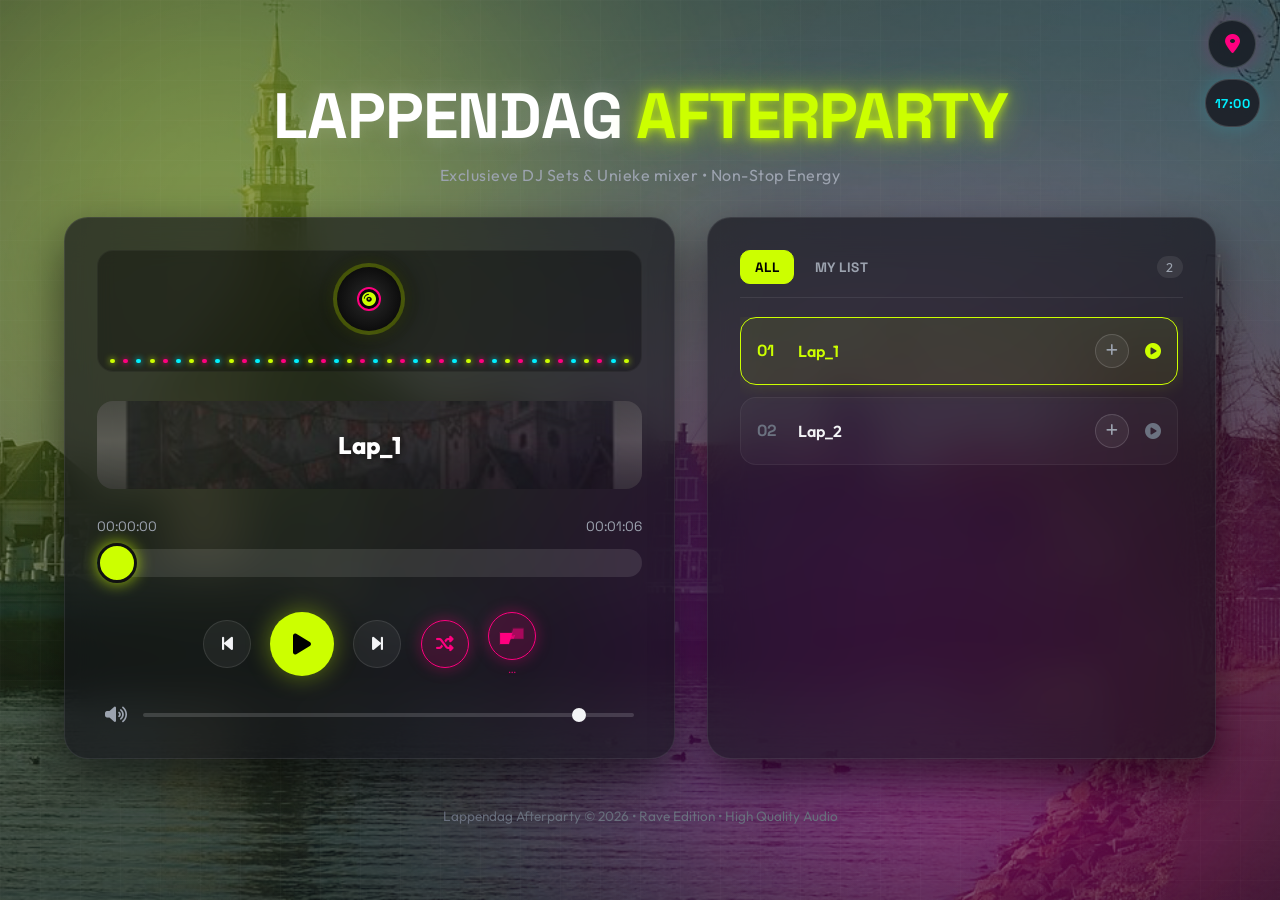
==== commit 44b4e2e8: "Fix mobile title overlap with corner controls and set start time to 17:00." ====
--- a/index.html
+++ b/index.html
@@ -26,7 +26,7 @@
     <button type="button" class="location-btn" id="locationBtn" title="Locatie" aria-label="Toon locatie" aria-haspopup="dialog" aria-expanded="false">
       <i class="fa-solid fa-location-dot"></i>
     </button>
-    <div class="time-badge" title="18:00" aria-label="18:00">18:00</div>
+    <div class="time-badge" title="17:00" aria-label="17:00">17:00</div>
   </div>
 
   <div class="location-modal" id="locationModal" hidden>
--- a/styles.css
+++ b/styles.css
@@ -34,6 +34,7 @@
   color: var(--text-main);
   font-family: var(--font-primary);
   min-height: 100vh;
+  min-height: 100dvh;
   overflow-x: hidden;
   position: relative;
   display: flex;
@@ -966,7 +967,7 @@
   color: var(--neon-lime);
 }
 
-/* Corner stack: location + 6:00 clock */
+/* Corner stack: location + start time */
 .corner-stack {
   position: fixed;
   top: 1.25rem;
@@ -1121,3 +1122,126 @@
   font-size: 0.85rem;
   margin-top: 1rem;
 }
+
+/* Compact phone layout — keep player inside the viewport */
+@media (max-width: 600px) {
+  body {
+    align-items: flex-start;
+  }
+
+  .app-container {
+    padding: 1rem 0.85rem;
+    gap: 1rem;
+  }
+
+  .corner-stack {
+    top: 0.75rem;
+    right: 0.75rem;
+    gap: 0.45rem;
+  }
+
+  .location-btn,
+  .time-badge {
+    width: 40px;
+    height: 40px;
+    min-width: 40px;
+    font-size: 1rem;
+  }
+
+  .time-badge {
+    font-size: 0.7rem;
+    padding: 0 0.4rem;
+  }
+
+  .header {
+    padding-right: 3.25rem;
+    padding-left: 0.25rem;
+    align-items: flex-start;
+    text-align: left;
+  }
+
+  .title {
+    font-size: clamp(1.45rem, 7.2vw, 2rem);
+    line-height: 1.1;
+    max-width: 100%;
+  }
+
+  .subtitle {
+    font-size: 0.85rem;
+  }
+
+  .glass-panel {
+    padding: 1rem;
+  }
+
+  .player-card {
+    gap: 1rem;
+  }
+
+  .visualizer-wrapper {
+    padding: 0.45rem 0 0.35rem;
+  }
+
+  .disc-container {
+    width: 52px;
+    height: 52px;
+    margin-bottom: 0.3rem;
+  }
+
+  .disc {
+    border-width: 3px;
+  }
+
+  .disc-inner {
+    width: 18px;
+    height: 18px;
+  }
+
+  .disc-icon {
+    font-size: 0.7rem;
+  }
+
+  .eq-bars {
+    height: 14px;
+    padding: 0 0.5rem;
+  }
+
+  .player-controls {
+    flex-wrap: wrap;
+    gap: 0.65rem 0.75rem;
+  }
+
+  .control-btn.secondary {
+    width: 44px;
+    height: 44px;
+    font-size: 1rem;
+  }
+
+  .control-btn.primary {
+    width: 52px;
+    height: 52px;
+    font-size: 1.25rem;
+  }
+
+  .mix-control {
+    min-width: 44px;
+  }
+
+  .playlist-scroll {
+    max-height: min(40vh, 280px);
+  }
+
+  .track-item {
+    padding: 0.75rem;
+    gap: 0.75rem;
+  }
+
+  .footer {
+    margin-top: 0.5rem;
+    font-size: 0.75rem;
+  }
+
+  .location-map {
+    max-height: calc(90dvh - 5rem);
+  }
+}
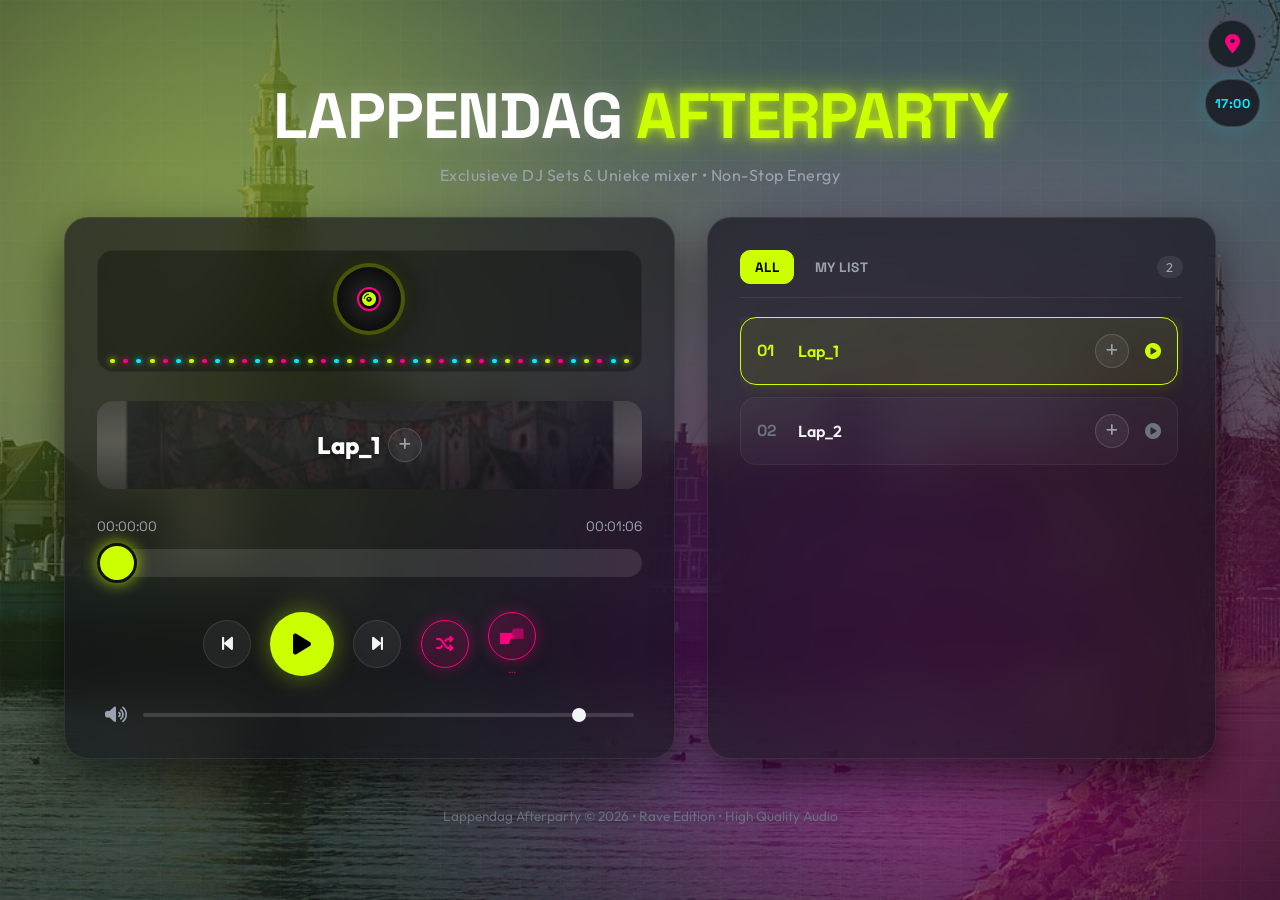
==== commit 70879b15: "Add My list +/- button next to the now-playing track title." ====
--- a/index.html
+++ b/index.html
@@ -79,7 +79,12 @@
         <div class="track-info">
           <div class="now-playing-art" id="nowPlayingArt" aria-hidden="true"></div>
           <div class="track-info-text">
-            <h2 class="current-title" id="currentTitle">Laden...</h2>
+            <div class="current-title-row">
+              <h2 class="current-title" id="currentTitle">Laden...</h2>
+              <button type="button" class="list-toggle-btn now-playing-list-btn" id="nowPlayingListBtn" title="Naar My list" aria-label="Naar My list" hidden>
+                <i class="fa-solid fa-plus" id="nowPlayingListIcon"></i>
+              </button>
+            </div>
             <p class="next-title" id="nextTitle" hidden></p>
           </div>
         </div>
--- a/styles.css
+++ b/styles.css
@@ -419,6 +419,14 @@
   max-width: 100%;
 }
 
+.current-title-row {
+  display: flex;
+  align-items: center;
+  justify-content: center;
+  gap: 0.55rem;
+  max-width: 100%;
+}
+
 .now-playing-tag {
   font-size: 0.75rem;
   letter-spacing: 2px;
@@ -434,6 +442,17 @@
   line-height: 1.1;
   color: #fff;
   text-shadow: 0 1px 10px rgba(0, 0, 0, 0.75);
+}
+
+.now-playing-list-btn {
+  width: 32px;
+  height: 32px;
+  font-size: 0.85rem;
+  background: rgba(8, 8, 12, 0.45);
+}
+
+.now-playing-list-btn[hidden] {
+  display: none;
 }
 
 .next-title {
@@ -819,6 +838,13 @@
   padding-right: 0.3rem;
 }
 
+/* Nested scroll only when the list is long enough to need it.
+   Short My list + overflow:auto fights page scroll on phones (flicker). */
+.playlist-scroll.is-clipped {
+  overscroll-behavior: contain;
+  -webkit-overflow-scrolling: touch;
+}
+
 .playlist-scroll::-webkit-scrollbar {
   width: 5px;
 }
@@ -837,7 +863,9 @@
   border: 1px solid rgba(255, 255, 255, 0.05);
   border-radius: var(--radius-md);
   cursor: pointer;
-  transition: var(--transition);
+  transition: background 0.3s cubic-bezier(0.4, 0, 0.2, 1),
+    border-color 0.3s cubic-bezier(0.4, 0, 0.2, 1);
+  touch-action: pan-y;
 }
 
 .track-item.draggable {
@@ -856,17 +884,32 @@
 .track-item.drag-over {
   border-color: var(--neon-pink);
   background: rgba(255, 0, 127, 0.1);
-  transform: translateY(2px);
-}
-
-.track-item:hover {
-  background: rgba(255, 255, 255, 0.08);
-  border-color: rgba(204, 255, 0, 0.3);
-  transform: translateX(5px);
-}
-
-.track-item.drag-over:hover {
-  transform: translateY(2px);
+}
+
+/* Hover transforms only on real hover devices — sticky :hover on phones flickers while scrolling */
+@media (hover: hover) and (pointer: fine) {
+  .track-item {
+    transition: var(--transition);
+  }
+
+  .track-item:hover {
+    background: rgba(255, 255, 255, 0.08);
+    border-color: rgba(204, 255, 0, 0.3);
+    transform: translateX(5px);
+  }
+
+  .track-item.drag-over {
+    transform: translateY(2px);
+  }
+
+  .track-item.drag-over:hover {
+    transform: translateY(2px);
+  }
+
+  .track-item.in-my-list:hover {
+    background: rgba(46, 160, 90, 0.12);
+    border-color: rgba(46, 160, 90, 0.35);
+  }
 }
 
 .track-item.in-my-list {
@@ -880,11 +923,6 @@
 
 .track-item.in-my-list .track-num {
   color: rgba(120, 180, 140, 0.7);
-}
-
-.track-item.in-my-list:hover {
-  background: rgba(46, 160, 90, 0.12);
-  border-color: rgba(46, 160, 90, 0.35);
 }
 
 .track-item.active {
@@ -1228,7 +1266,13 @@
   }
 
   .playlist-scroll {
-    max-height: min(40vh, 280px);
+    overflow-y: visible;
+    max-height: none;
+  }
+
+  .playlist-scroll.is-clipped {
+    overflow-y: auto;
+    max-height: 280px;
   }
 
   .track-item {
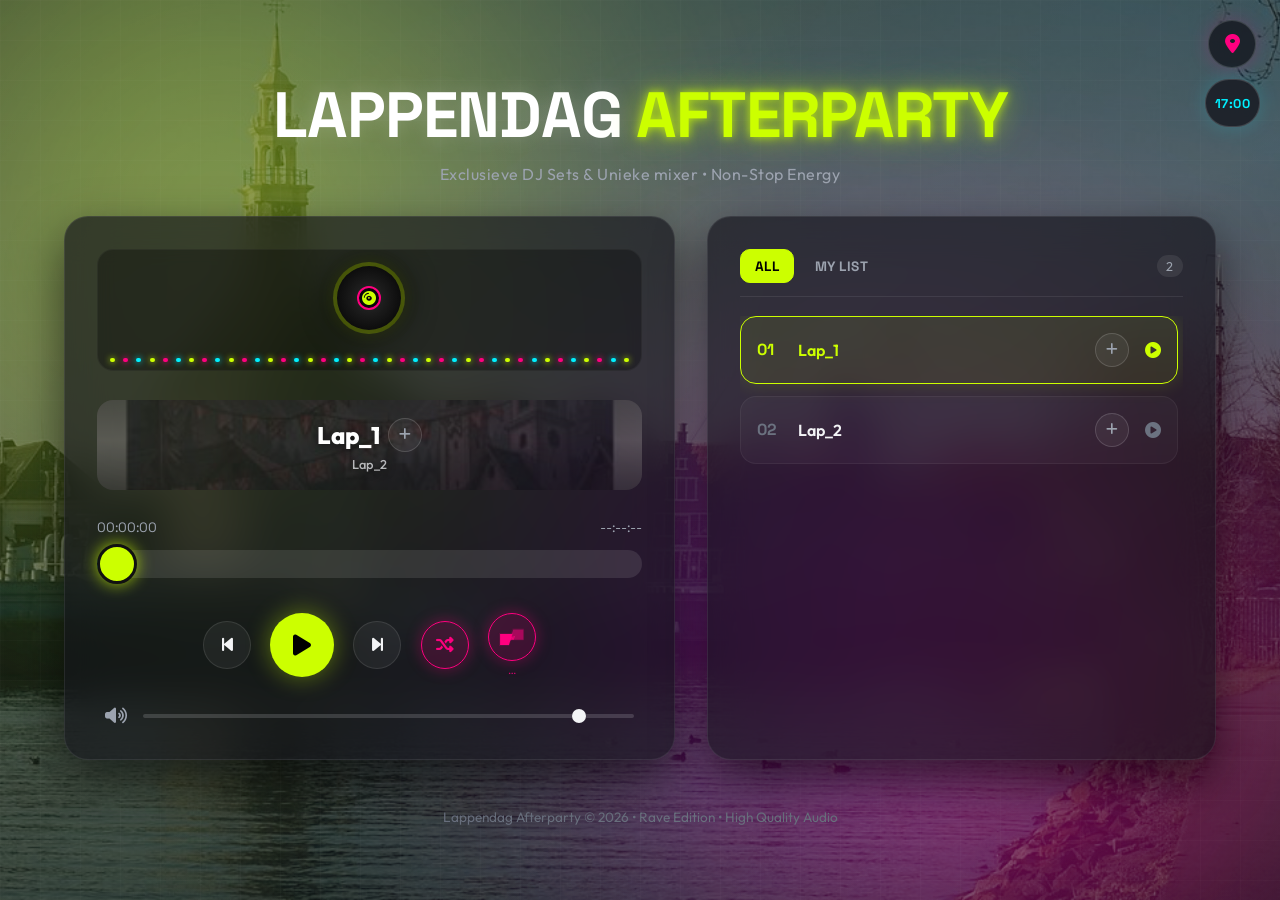
==== commit 4e1bc33b: "Defer audio preload and load location map only on open. Co-authored-by: Cursor <cursoragent@cursor.c" ====
--- a/index.html
+++ b/index.html
@@ -38,7 +38,7 @@
           <i class="fa-solid fa-xmark"></i>
         </button>
       </div>
-      <img class="location-map" src="locatie.png" alt="Kaart: Uit het water en uit je bol, Buitenhaven Hoorn">
+      <img class="location-map" id="locationMap" data-src="locatie.png" alt="Kaart: Uit het water en uit je bol, Buitenhaven Hoorn">
     </div>
   </div>
 
@@ -80,7 +80,7 @@
           <div class="now-playing-art" id="nowPlayingArt" aria-hidden="true"></div>
           <div class="track-info-text">
             <div class="current-title-row">
-              <h2 class="current-title" id="currentTitle">Laden...</h2>
+              <h2 class="current-title" id="currentTitle">Druk play</h2>
               <button type="button" class="list-toggle-btn now-playing-list-btn" id="nowPlayingListBtn" title="Naar My list" aria-label="Naar My list" hidden>
                 <i class="fa-solid fa-plus" id="nowPlayingListIcon"></i>
               </button>
@@ -181,8 +181,8 @@
   </div>
 
   <!-- Dual audio decks for Mix crossfade -->
-  <audio id="audioPlayer" preload="auto"></audio>
-  <audio id="audioPlayerB" preload="auto"></audio>
+  <audio id="audioPlayer" preload="none"></audio>
+  <audio id="audioPlayerB" preload="none"></audio>
 
   <script src="app.js"></script>
 </body>
--- a/styles.css
+++ b/styles.css
@@ -456,13 +456,13 @@
 }
 
 .next-title {
-  margin: 0;
+  margin: 0.2rem 0 0;
   padding: 0;
-  font-size: 0.72rem;
+  font-size: 0.8rem;
   font-weight: 500;
   letter-spacing: 0.01em;
-  line-height: 1;
-  color: rgba(243, 244, 246, 0.55);
+  line-height: 1.2;
+  color: rgba(243, 244, 246, 0.72);
   text-shadow: 0 1px 8px rgba(0, 0, 0, 0.7);
 }
 
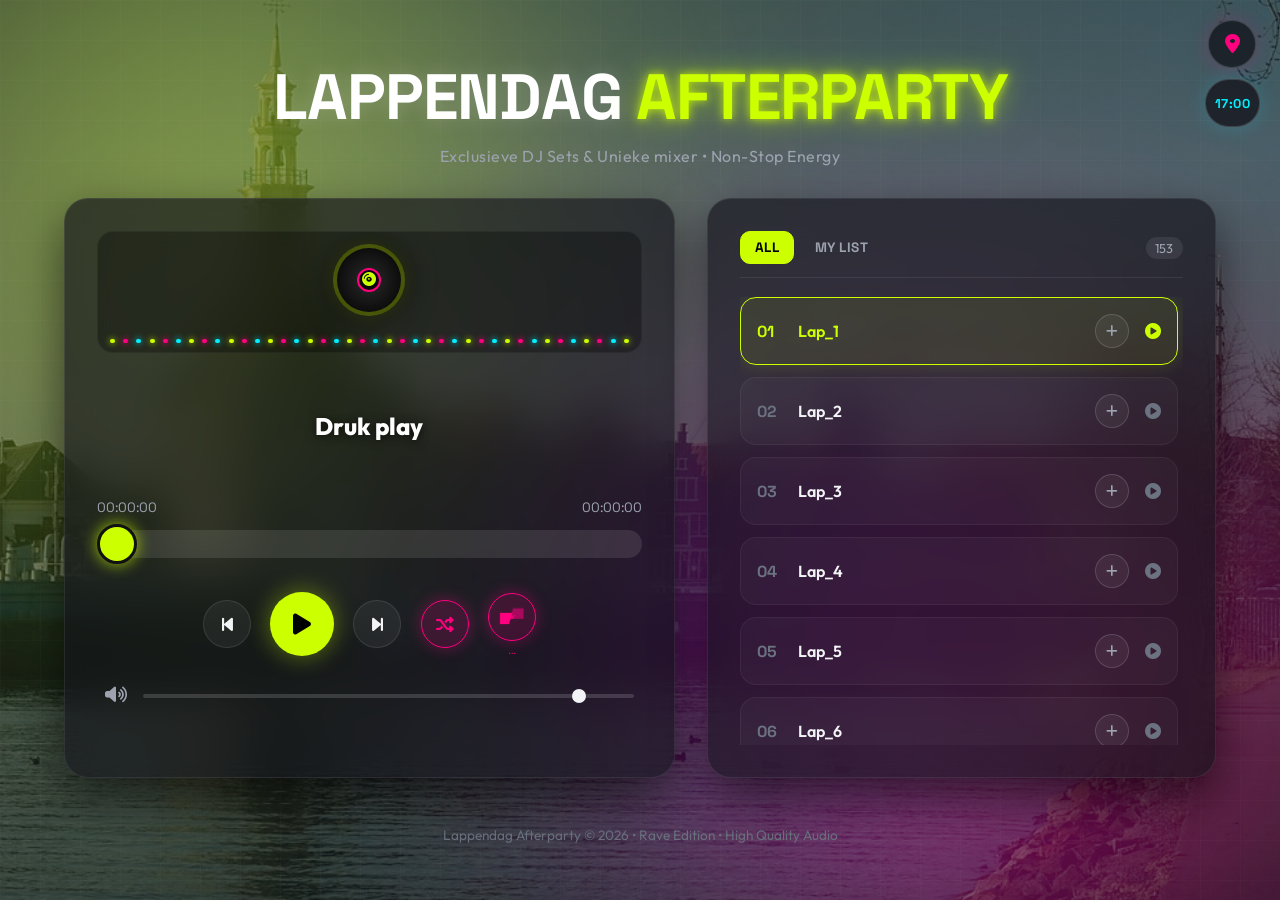
==== commit e3cc8853: "Add download button next to now-playing My list control. Co-authored-by: Cursor <cursoragent@cursor." ====
--- a/index.html
+++ b/index.html
@@ -84,6 +84,9 @@
               <button type="button" class="list-toggle-btn now-playing-list-btn" id="nowPlayingListBtn" title="Naar My list" aria-label="Naar My list" hidden>
                 <i class="fa-solid fa-plus" id="nowPlayingListIcon"></i>
               </button>
+              <a class="list-toggle-btn now-playing-download-btn" id="nowPlayingDownloadBtn" href="#" download hidden title="Download" aria-label="Download">
+                <i class="fa-solid fa-download" aria-hidden="true"></i>
+              </a>
             </div>
             <p class="next-title" id="nextTitle" hidden></p>
           </div>
--- a/styles.css
+++ b/styles.css
@@ -452,6 +452,18 @@
 }
 
 .now-playing-list-btn[hidden] {
+  display: none;
+}
+
+.now-playing-download-btn {
+  width: 32px;
+  height: 32px;
+  font-size: 0.85rem;
+  background: rgba(8, 8, 12, 0.45);
+  text-decoration: none;
+}
+
+.now-playing-download-btn[hidden] {
   display: none;
 }
 
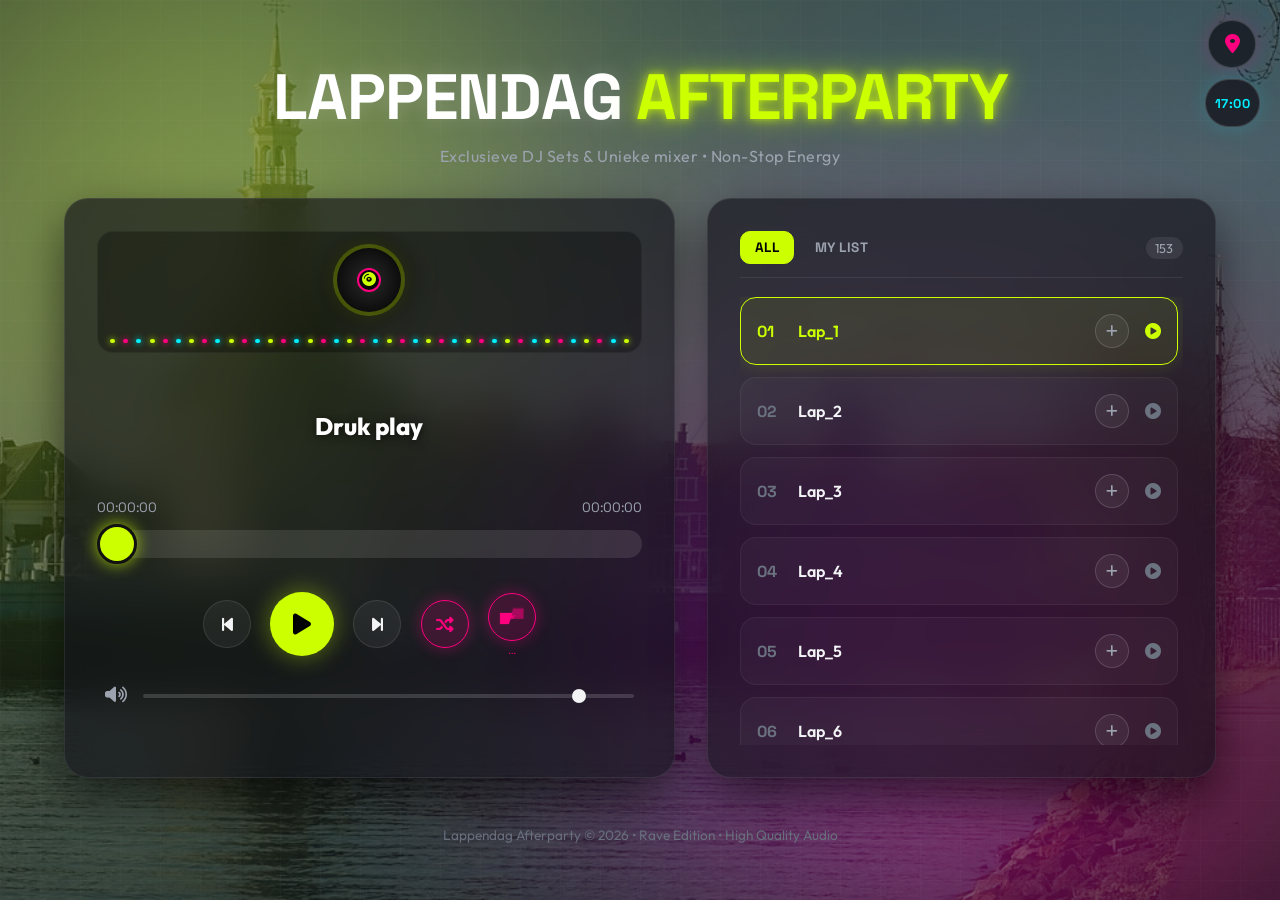
==== commit 01b7ff6f: "Replace mix scrubber handoff with dual independent thumbs. Co-authored-by: Cursor <cursoragent@curso" ====
--- a/index.html
+++ b/index.html
@@ -107,6 +107,10 @@
                 <div class="progress-fill incoming-fill" id="progressFillIncoming"></div>
               </div>
             </div>
+            <div class="mix-thumbs" id="mixThumbs" hidden aria-hidden="true">
+              <div class="mix-thumb outgoing" id="mixThumbOut"></div>
+              <div class="mix-thumb incoming" id="mixThumbIn"></div>
+            </div>
             <input type="range" id="progressBar" min="0" max="100" value="0" step="0.1" aria-label="Audio scrubber slider">
           </div>
         </div>
--- a/styles.css
+++ b/styles.css
@@ -546,8 +546,64 @@
   display: none;
 }
 
+.mix-thumbs {
+  position: absolute;
+  inset: 0;
+  pointer-events: none;
+  z-index: 3;
+}
+
+.mix-thumbs[hidden] {
+  display: none;
+}
+
+.mix-thumb {
+  position: absolute;
+  top: 50%;
+  width: var(--scrub-thumb);
+  height: var(--scrub-thumb);
+  margin: 0;
+  border-radius: 50%;
+  border: 3px solid #111;
+  transform: translate(-50%, -50%);
+  left: 0;
+  will-change: left;
+}
+
+.mix-thumb.outgoing {
+  background: var(--neon-lime);
+  box-shadow: 0 0 14px rgba(204, 255, 0, 0.7);
+  z-index: 1;
+}
+
+.mix-thumb.incoming {
+  background: var(--neon-pink);
+  box-shadow: 0 0 14px rgba(255, 0, 127, 0.7);
+  z-index: 2;
+}
+
 .slider-wrapper.is-mixing .progress-stack {
   box-shadow: inset 0 0 0 1px rgba(255, 255, 255, 0.06);
+}
+
+.slider-wrapper.is-mixing input[type="range"]#progressBar {
+  pointer-events: none;
+  cursor: default;
+}
+
+.slider-wrapper.is-mixing input[type="range"]#progressBar::-webkit-slider-thumb {
+  opacity: 0;
+  pointer-events: none;
+  transform: none;
+  box-shadow: none;
+}
+
+.slider-wrapper.is-mixing input[type="range"]#progressBar::-moz-range-thumb {
+  opacity: 0;
+  pointer-events: none;
+  box-shadow: none;
+  border-color: transparent;
+  background: transparent;
 }
 
 input[type="range"]#progressBar {
@@ -624,7 +680,7 @@
   width: 0%;
   box-shadow: 0 0 10px rgba(204, 255, 0, 0.28);
   opacity: 1;
-  will-change: width, opacity;
+  will-change: width;
 }
 
 .progress-fill.incoming-fill {
@@ -637,12 +693,13 @@
     rgba(255, 255, 255, 0.08) 100%
   );
   box-shadow: 0 0 10px rgba(255, 0, 127, 0.28);
-  mix-blend-mode: screen;
+  opacity: 1;
 }
 
 .slider-wrapper.is-mixing .progress-fill,
 .slider-wrapper.is-mixing .progress-fill.incoming-fill {
   transition: none;
+  opacity: 1;
 }
 
 /* Controls */
